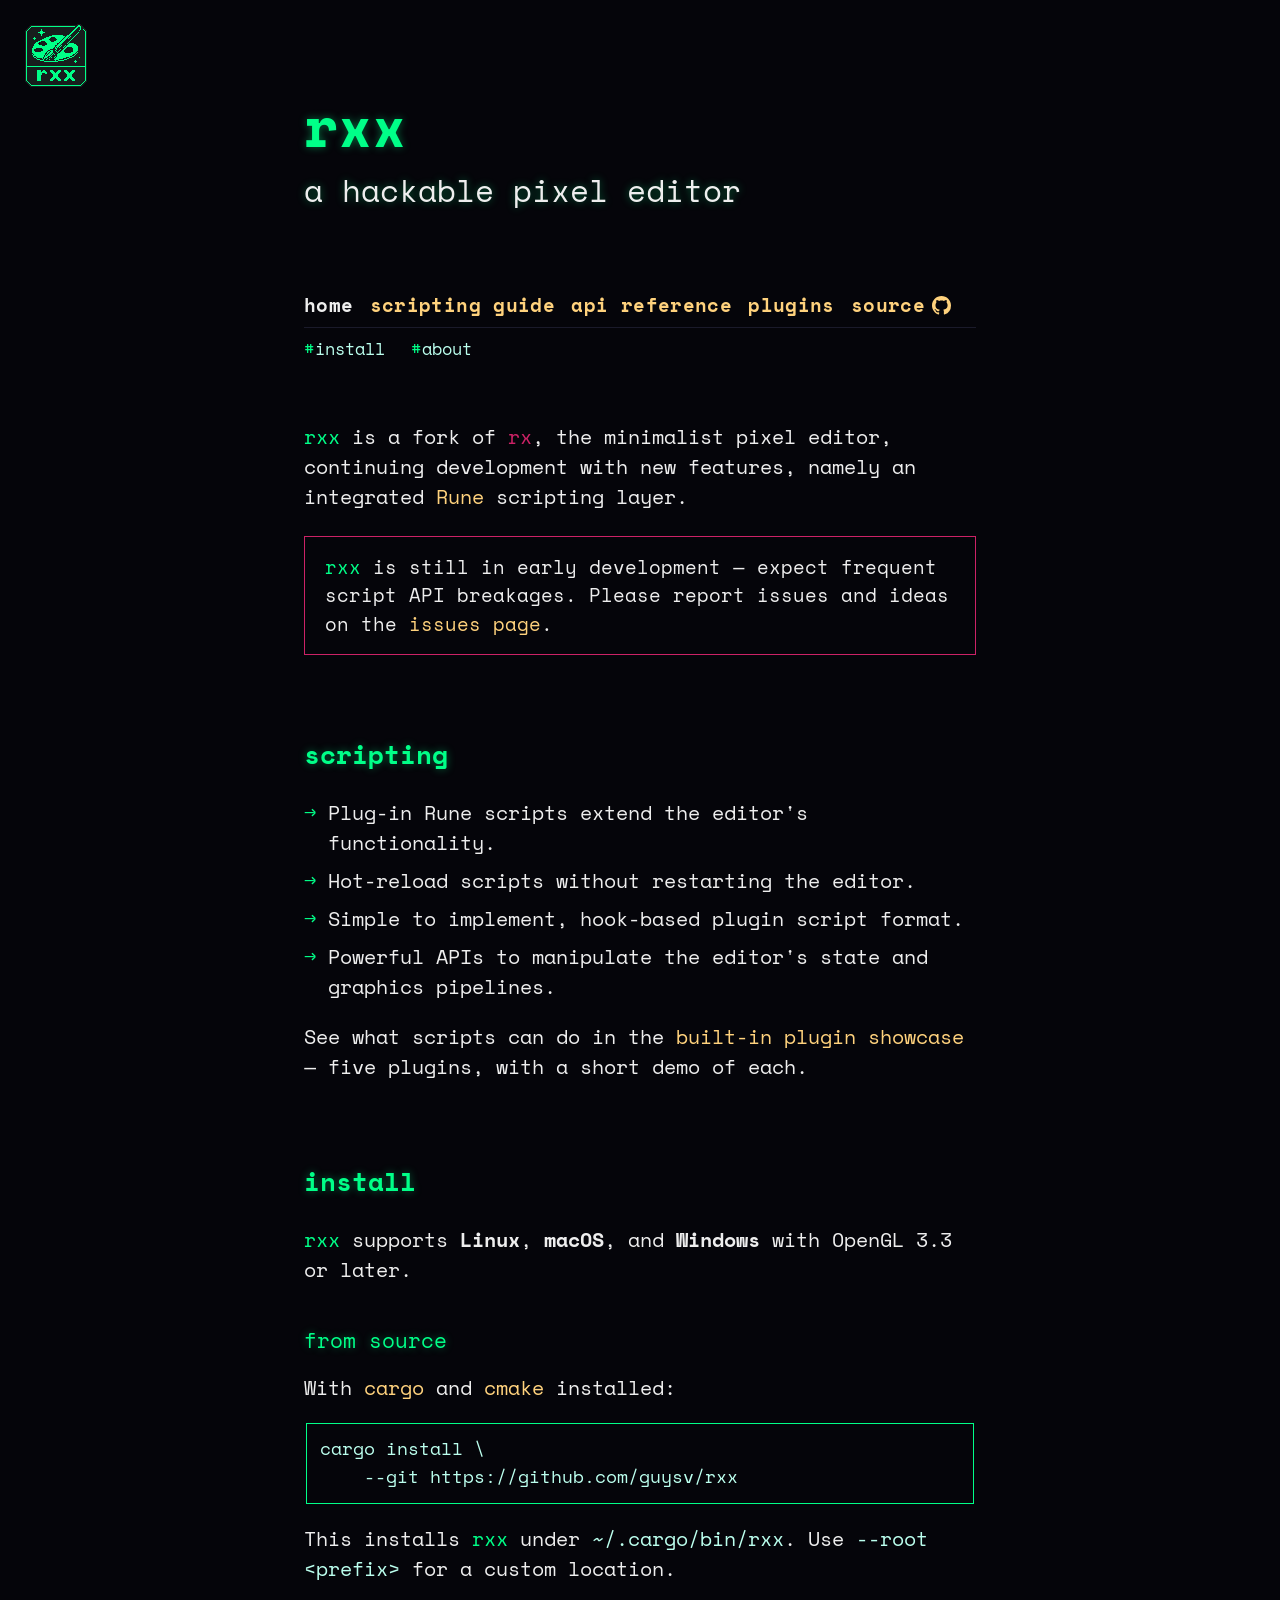
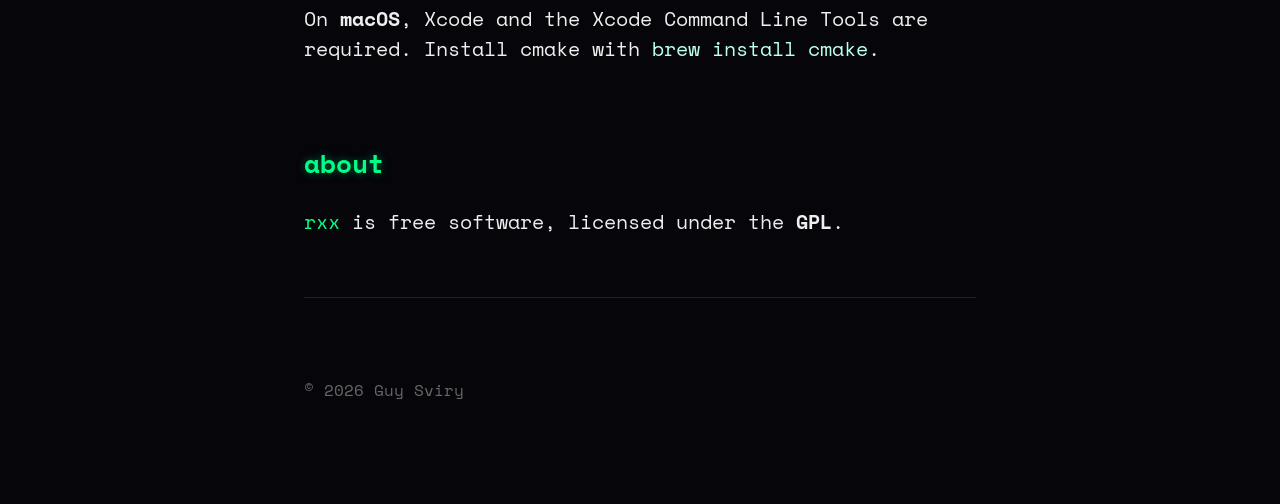
==== www/index.html @ 991d902f "site: add github mark to the nav "source" link Inline 16px octicon (currentColor) after the word on " ====
<!DOCTYPE html>
<html lang="en">
<head>
  <meta charset="utf-8">
  <meta name="viewport" content="width=device-width, initial-scale=1">
  <title>rxx — a pixel editor, reborn</title>
  <link rel="preconnect" href="https://fonts.googleapis.com">
  <link rel="preconnect" href="https://fonts.gstatic.com" crossorigin>
  <link href="https://fonts.googleapis.com/css2?family=Space+Mono:ital,wght@0,400;0,700;1,400&display=swap" rel="stylesheet">
  <link rel="stylesheet" href="style.css">
</head>
<body>

  <p class="logo">
    <a href="/"><img src="rxx.png" alt="rxx"></a>
  </p>

  <h1>
    <em class="rxx">rxx</em>
    <span class="subtitle">a hackable pixel editor</span>
  </h1>

  <p class="nav nav-pages">
    <a href="index.html" class="current">home</a>
    <a href="scripting.html">scripting guide</a>
    <a href="api-reference.html">API reference</a>
    <a href="plugins.html">plugins</a>
    <a href="https://github.com/guysv/rxx">source<svg class="gh" width="16" height="16" viewBox="0 0 16 16" aria-hidden="true"><path fill="currentColor" d="M8 0C3.58 0 0 3.58 0 8c0 3.54 2.29 6.53 5.47 7.59.4.07.55-.17.55-.38 0-.19-.01-.82-.01-1.49-2.01.37-2.53-.49-2.69-.94-.09-.23-.48-.94-.82-1.13-.28-.15-.68-.52-.01-.53.63-.01 1.08.58 1.23.82.72 1.21 1.87.87 2.33.66.07-.52.28-.87.51-1.07-1.78-.2-3.64-.89-3.64-3.95 0-.87.31-1.59.82-2.15-.08-.2-.36-1.02.08-2.12 0 0 .67-.21 2.2.82.64-.18 1.32-.27 2-.27.68 0 1.36.09 2 .27 1.53-1.04 2.2-.82 2.2-.82.44 1.1.16 1.92.08 2.12.51.56.82 1.27.82 2.15 0 3.07-1.87 3.75-3.65 3.95.29.25.54.73.54 1.48 0 1.07-.01 1.93-.01 2.2 0 .21.15.46.55.38A8.013 8.013 0 0 0 16 8c0-4.42-3.58-8-8-8z"/></svg></a>
  </p>
  <p class="nav nav-sections">
    <a href="#install">install</a>
    <a href="#about">about</a>
  </p>

  <p>
    <em class="rxx">rxx</em> is a fork of <a href="https://rx.cloudhead.io/"><em class="rx">rx</em></a>,
    the minimalist pixel editor, continuing development with new features, namely an integrated
    <a href="https://rune-rs.github.io/">Rune</a> scripting layer.
  </p>

  <div class="warning-box">
    <p>
      <em class="rxx">rxx</em> is still in early development — expect frequent script API breakages. Please report issues and ideas on the <a href="https://github.com/guysv/rxx/issues">issues page</a>.
    </p>
  </div>

  <h2><a href="scripting.html" style="color: inherit; text-decoration: none;">scripting</a></h2>

  <ul>
    <li>Plug-in Rune scripts extend the editor's functionality.</li>
    <li>Hot-reload scripts without restarting the editor.</li>
    <li>Simple to implement, hook-based plugin script format.</li>
    <li>Powerful APIs to manipulate the editor's state and graphics pipelines.</li>
  </ul>

  <p>See what scripts can do in the <a href="plugins.html">built-in plugin showcase</a> — five plugins, with a short demo of each.</p>

  <h2 id="install">install</h2>

  <p>
    <em class="rxx">rxx</em> supports <strong>Linux</strong>, <strong>macOS</strong>,
    and <strong>Windows</strong> with OpenGL 3.3 or later.
  </p>

  <h3>from source</h3>

  <p>
    With <a href="https://crates.io/install">cargo</a> and
    <a href="https://cmake.org/download/">cmake</a> installed:
  </p>

  <pre><code>cargo install \
    --git https://github.com/guysv/rxx</code></pre>

  <p>
    This installs <em class="rxx">rxx</em> under <code>~/.cargo/bin/rxx</code>.
    Use <code>--root &lt;prefix&gt;</code> for a custom location.
  </p>

  <p>
    On <strong>macOS</strong>, Xcode and the Xcode Command Line Tools are
    required. Install cmake with <code>brew install cmake</code>.
  </p>

  <h2 id="about">about</h2>

  <p>
    <em class="rxx">rxx</em> is free software, licensed under the <strong>GPL</strong>.
  </p>

  <hr>

  <div class="footer">
    <p>&copy; 2026 Guy Sviry</p>
  </div>

</body>
</html>
---- www/style.css ----
*, *::before, *::after {
  box-sizing: border-box;
  margin: 0;
  padding: 0;
}

::selection {
  background: #999;
}

body {
  color: #eee;
  background-color: #05050a;
  max-width: 720px;
  margin: 0 auto;
  padding: 48px 24px 90px;
  line-height: 1.5;
  font-size: 20px;
  font-family: 'Space Mono', Consolas, monospace;
}

a {
  color: #FFD27D;
  text-decoration: none;
}
a:hover {
  text-decoration: underline;
}
a:has(em.rx):hover {
  text-decoration-color: #CC2266;
}

.logo {
  margin-bottom: 24px;
}
.logo a {
  display: inline-block;
}
.logo img {
  display: block;
  max-width: 100%;
  height: auto;
  image-rendering: pixelated;
  image-rendering: -moz-crisp-edges;
  image-rendering: crisp-edges;
}

h1, h2, h3 {
  font-family: 'Space Mono', Consolas, monospace;
  font-weight: bold;
  color: #00FF88;
  text-shadow: 0 0 8px rgba(0, 255, 136, 0.4);
}

h1 {
  font-size: 2.8em;
  line-height: 1.3;
  margin-bottom: 80px;
}

em.rxx {
  color: #00FF88;
  font-style: normal;
}

em.rx {
  color: #CC2266;
  font-style: normal;
}

h2 {
  font-size: 1.3em;
  margin-top: 80px;
  margin-bottom: 24px;
}

h3 {
  font-size: 1.05em;
  font-weight: normal;
  margin-top: 40px;
  margin-bottom: 16px;
}

p {
  margin-bottom: 1em;
}

.subtitle {
  font-size: 0.55em;
  display: block;
  color: #eee;
  margin-top: 8px;
  font-weight: normal;
}

.nav {
  margin-bottom: 60px;
  font-size: 0.95em;
}
.nav-pages {
  /* flex row: no inter-link whitespace or trailing margin eating width, so
     five links + the github mark fit the 672px column on one line */
  display: flex;
  flex-wrap: wrap;
  gap: 4px 16px;
  margin-bottom: 8px;
  padding-bottom: 8px;
  border-bottom: 1px solid #1a1a2a;
  font-weight: bold;
  text-transform: lowercase;
  letter-spacing: 0.02em;
}
.nav-sections {
  font-size: 0.85em;
}
.nav a {
  margin-right: 16px;
  white-space: nowrap;
}
.nav-pages a {
  margin-right: 0;
}
.gh {
  width: 1em;
  height: 1em;
  vertical-align: -0.15em;
  margin-left: 0.35em;
}
.nav-sections a {
  color: #BBFFEE;
}
.nav-sections a::before {
  content: "#";
  color: #00FF88;
  margin-right: 1px;
}
.nav a.current {
  color: #eee;
}
.nav a.current:hover {
  text-decoration: none;
  cursor: default;
}

/* wide screens: the logo and the doc-page section index both float in the
   left gutter. below 1100px they collapse together into the document flow —
   logo at page top, sections as the inline header row — before the gutter
   gets too tight to hold them. */
@media (min-width: 1100px) {
  body {
    padding-top: 90px;
  }
  .logo {
    position: fixed;
    top: 24px;
    left: 24px;
    z-index: 10;
    margin-bottom: 0;
  }
  .nav-toc {
    position: fixed;
    top: 336px;
    /* right edge tracks the content column (24px gap), so the index sticks
       to the text on very wide screens instead of centering in the gutter */
    right: calc(50% + 360px + 24px);
    width: calc((100vw - 720px) / 2 - 32px);
    max-width: 220px;
    margin: 0;
    padding: 0;
    font-size: 0.8em;
    line-height: 1.9;
    text-align: right;
  }
  .nav-toc a {
    display: block;
    margin-right: 0;
    white-space: normal;
  }
}

code {
  color: #BBFFEE;
  font-family: 'Space Mono', Consolas, monospace;
}

pre {
  margin: 20px 2px 20px 2px;
  padding: 0.7em;
  line-height: 1.4;
  font-size: 0.9em;
  overflow-x: auto;
  border: 1px solid #00FF88;
}

.video-caption {
  margin: 1em 0 0.4em 0;
}

.video-frame {
  margin: 20px 2px 20px 2px;
  padding: 0.7em;
  border: 1px solid #00FF88;
  display: block;
  overflow: hidden;
}

.video-frame video {
  display: block;
  width: 100%;
  height: auto;
}

pre code {
  color: #BBFFEE;
}

/* basic syntax highlighting for code blocks */
pre code .hl-c { color: #00FF88; font-style: italic; }   /* comment */
pre code .hl-k { color: #c586c0; }                      /* keyword */
pre code .hl-f { color: #dcdcaa; }                      /* function */
pre code .hl-s { color: #ce9178; }                      /* string */
pre code .hl-n { color: #b5cea8; }                      /* number */

ul {
  list-style: none;
  padding-left: 24px;
  margin-bottom: 1em;
}

ul li {
  position: relative;
  margin-bottom: 0.4em;
}

ul li::before {
  content: '\2192';
  color: #00FF88;
  position: absolute;
  margin-left: -24px;
}

li > strong:first-child {
  color: #BBFFEE;
}

blockquote {
  border: 1px solid #00FF88;
  box-shadow: 0 0 6px rgba(0, 255, 136, 0.2);
  font-size: 0.9em;
  padding: 16px;
  margin: 24px 0;
}

blockquote p:last-child {
  margin-bottom: 0;
}

.warning-box {
  border: 1px solid #CC2266;
  padding: 16px 20px;
  margin: 24px 0;
  font-size: 0.95em;
}
.warning-box p:last-child {
  margin-bottom: 0;
}
.warning-box a {
  color: #FFD27D;
}

hr {
  border: none;
  border-top: 1px solid #222;
  margin: 60px 0;
}

.footer {
  margin-top: 80px;
  color: #666;
  font-size: 0.8em;
}
.footer a {
  color: #888;
}

table {
  width: 100%;
  border-collapse: collapse;
  margin: 20px 0;
  font-size: 0.85em;
}

th, td {
  text-align: left;
  padding: 8px 12px;
  border-bottom: 1px solid #222;
}

th {
  color: #00FF88;
  font-weight: bold;
}

td code {
  font-size: 0.95em;
}

.comment { color: #666; }
.keyword { color: #CC2266; }
.string { color: #FFEEBB; }
.fn-name { color: #00FF88; }
.number { color: #FF8844; }

@media (max-width: 720px) {
  body {
    font-size: 16px;
    padding: 40px 28px 90px;
  }
  h1 {
    font-size: 2.2em;
    margin-bottom: 40px;
  }
  h2 {
    margin-top: 40px;
  }
}

/* Plugin showcase: the same narrow column, palette and square borders. */
.plugin-intro { color: #BBFFEE; }
.plugin-gallery { display: grid; gap: 40px; margin-top: 48px; }
.plugin-card {
  min-width: 0;
  scroll-margin-top: 24px;
}
.plugin-card h2 { margin: 0 0 16px; }
.plugin-separator { margin: 0; border-top: 1px dashed #00FF88; }
.plugin-tagline { color: #eee; }
.plugin-card figure { margin: 24px 0; }
.plugin-card figcaption { font-size: 0.75em; color: #b3b3c2; }
.plugin-card > p:not(.plugin-tagline) { font-size: 0.85em; }
.plugin-card pre { border-color: #263e36; margin: 20px 0; font-size: 0.75em; }
.plugin-source, .plugin-note { font-size: 0.8em; }
a:focus-visible, video:focus-visible { outline: 2px solid #FFD27D; outline-offset: 5px; }
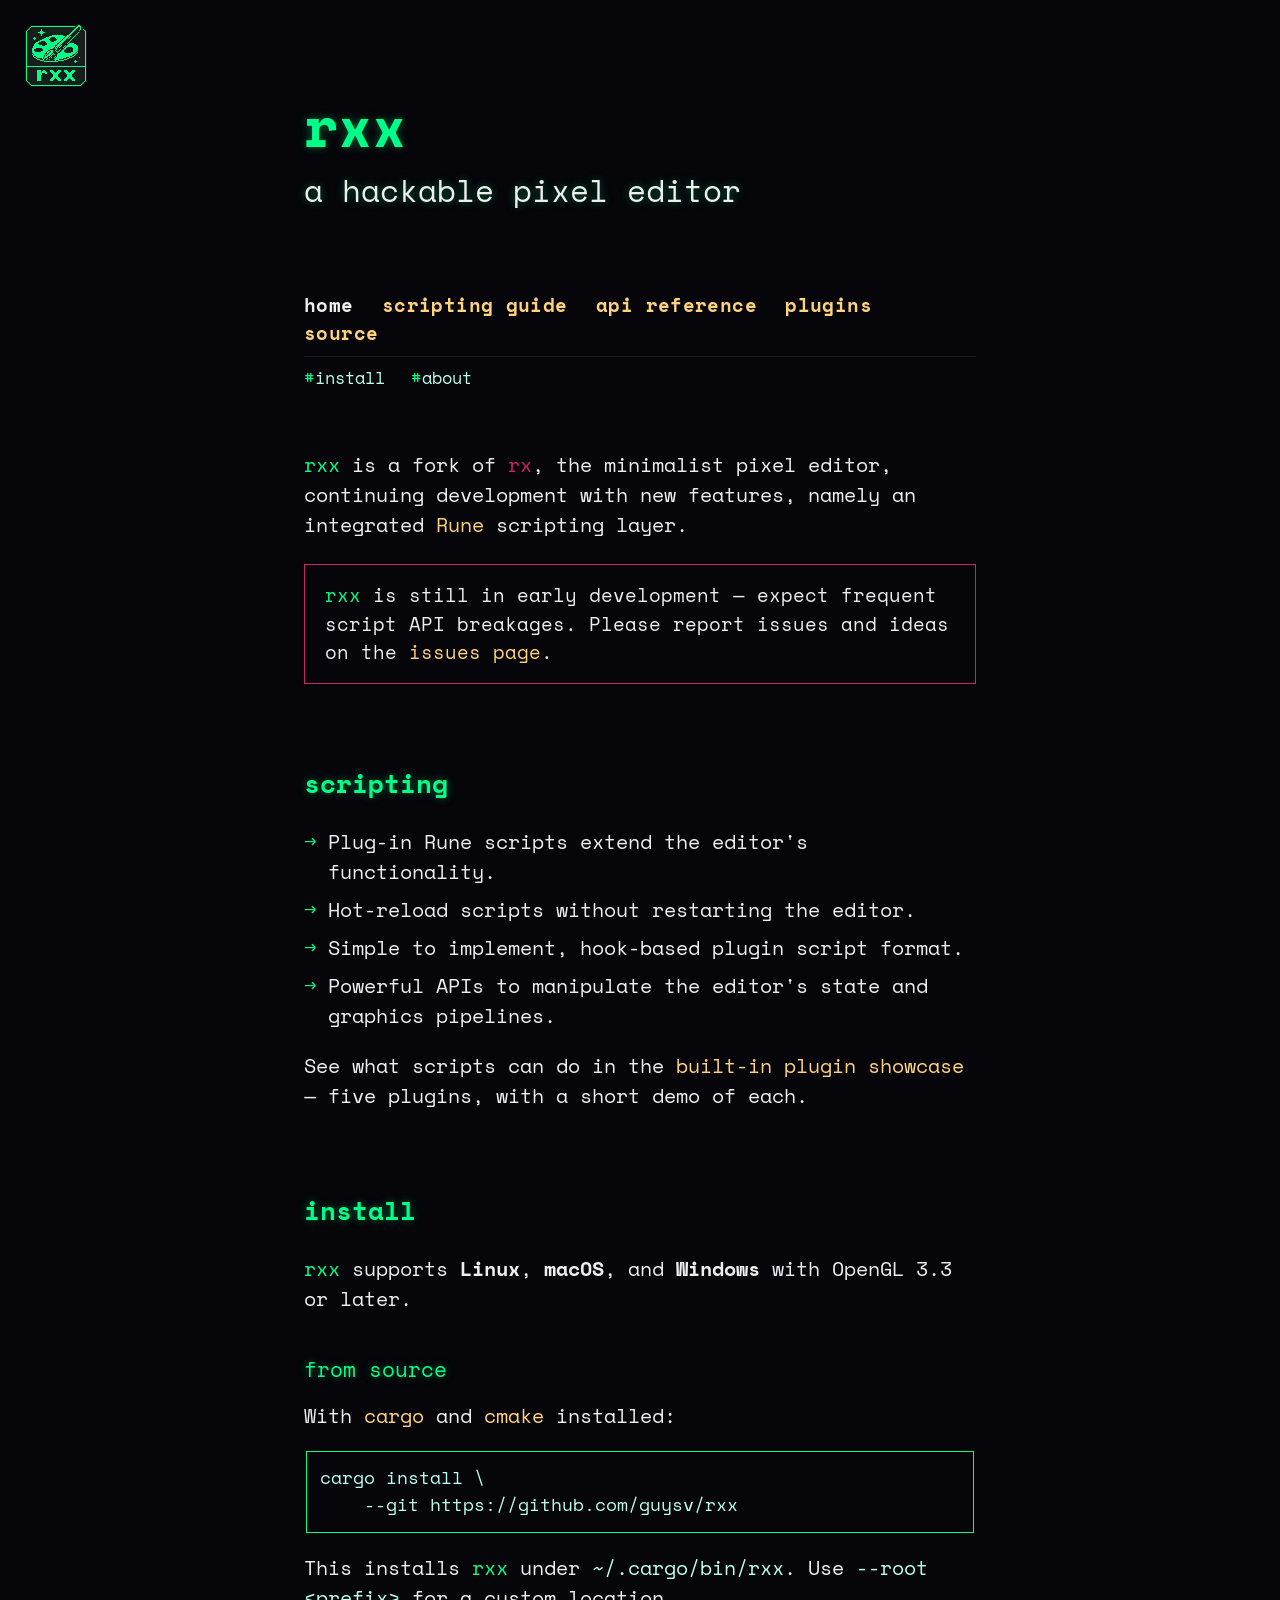
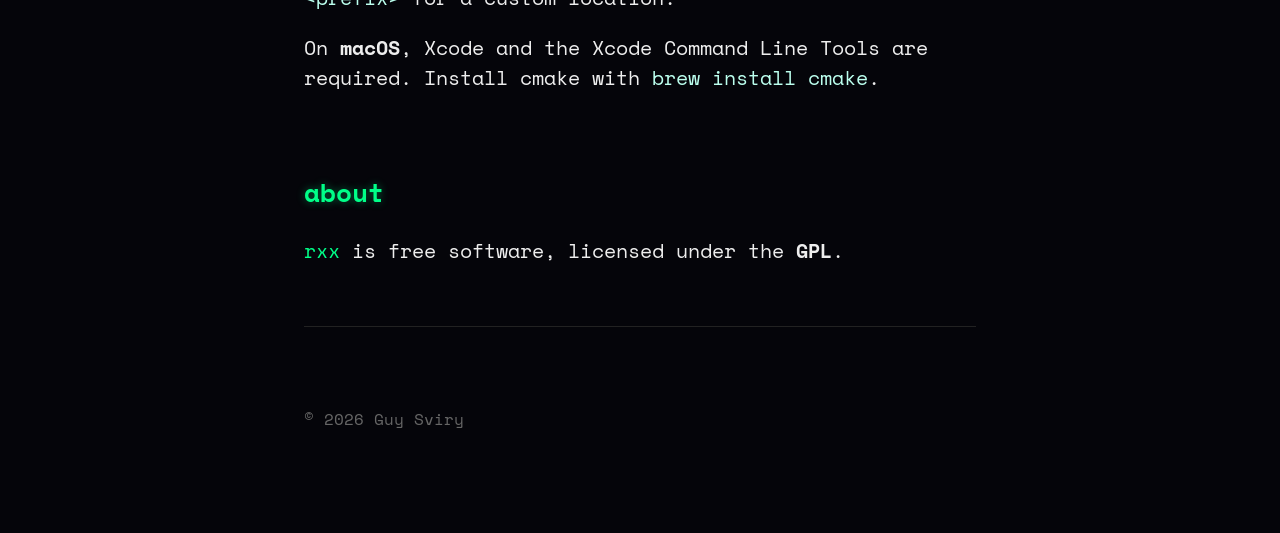
==== commit fc78752a: "Add built-in plugin showcase with replay demos" ====
--- a/www/index.html
+++ b/www/index.html
@@ -25,7 +25,7 @@
     <a href="scripting.html">scripting guide</a>
     <a href="api-reference.html">API reference</a>
     <a href="plugins.html">plugins</a>
-    <a href="https://github.com/guysv/rxx">source<svg class="gh" width="16" height="16" viewBox="0 0 16 16" aria-hidden="true"><path fill="currentColor" d="M8 0C3.58 0 0 3.58 0 8c0 3.54 2.29 6.53 5.47 7.59.4.07.55-.17.55-.38 0-.19-.01-.82-.01-1.49-2.01.37-2.53-.49-2.69-.94-.09-.23-.48-.94-.82-1.13-.28-.15-.68-.52-.01-.53.63-.01 1.08.58 1.23.82.72 1.21 1.87.87 2.33.66.07-.52.28-.87.51-1.07-1.78-.2-3.64-.89-3.64-3.95 0-.87.31-1.59.82-2.15-.08-.2-.36-1.02.08-2.12 0 0 .67-.21 2.2.82.64-.18 1.32-.27 2-.27.68 0 1.36.09 2 .27 1.53-1.04 2.2-.82 2.2-.82.44 1.1.16 1.92.08 2.12.51.56.82 1.27.82 2.15 0 3.07-1.87 3.75-3.65 3.95.29.25.54.73.54 1.48 0 1.07-.01 1.93-.01 2.2 0 .21.15.46.55.38A8.013 8.013 0 0 0 16 8c0-4.42-3.58-8-8-8z"/></svg></a>
+    <a href="https://github.com/guysv/rxx">source</a>
   </p>
   <p class="nav nav-sections">
     <a href="#install">install</a>
--- a/www/style.css
+++ b/www/style.css
@@ -98,11 +98,6 @@
   font-size: 0.95em;
 }
 .nav-pages {
-  /* flex row: no inter-link whitespace or trailing margin eating width, so
-     five links + the github mark fit the 672px column on one line */
-  display: flex;
-  flex-wrap: wrap;
-  gap: 4px 16px;
   margin-bottom: 8px;
   padding-bottom: 8px;
   border-bottom: 1px solid #1a1a2a;
@@ -116,15 +111,6 @@
 .nav a {
   margin-right: 16px;
   white-space: nowrap;
-}
-.nav-pages a {
-  margin-right: 0;
-}
-.gh {
-  width: 1em;
-  height: 1em;
-  vertical-align: -0.15em;
-  margin-left: 0.35em;
 }
 .nav-sections a {
   color: #BBFFEE;
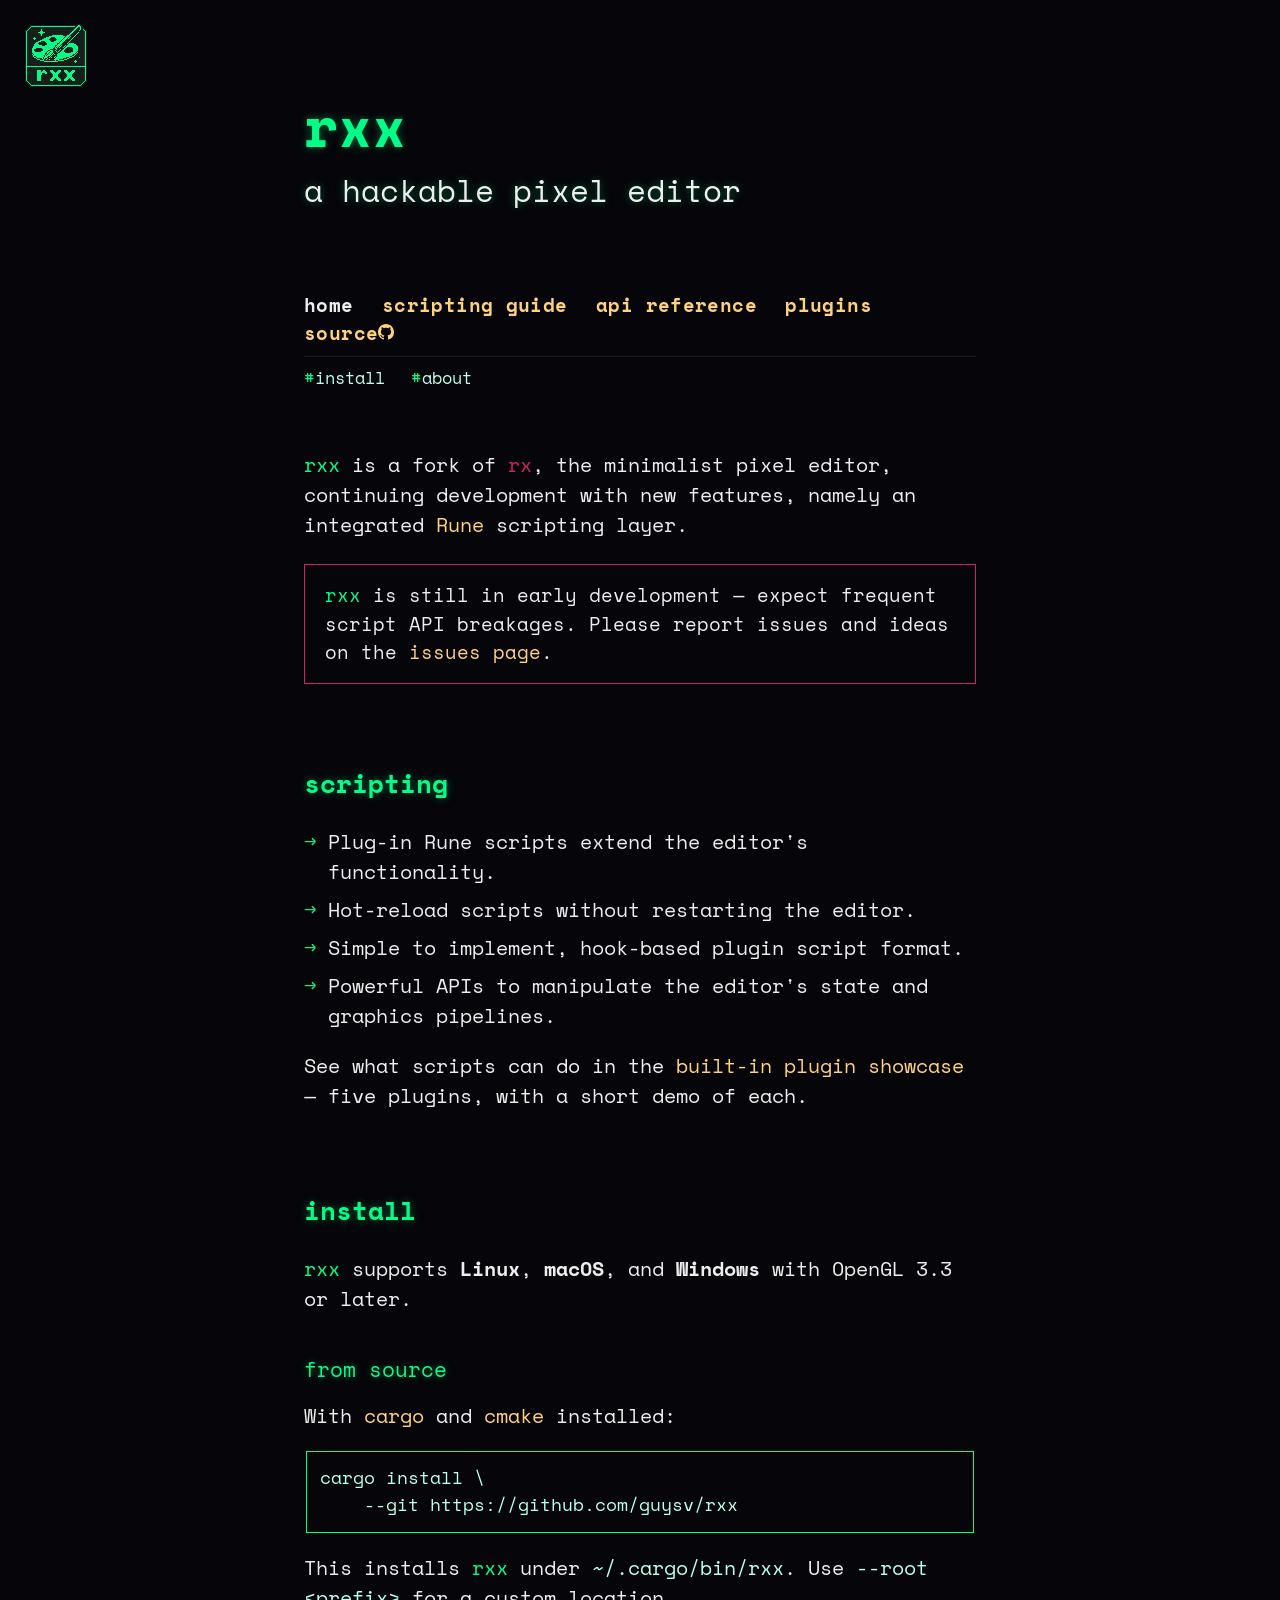
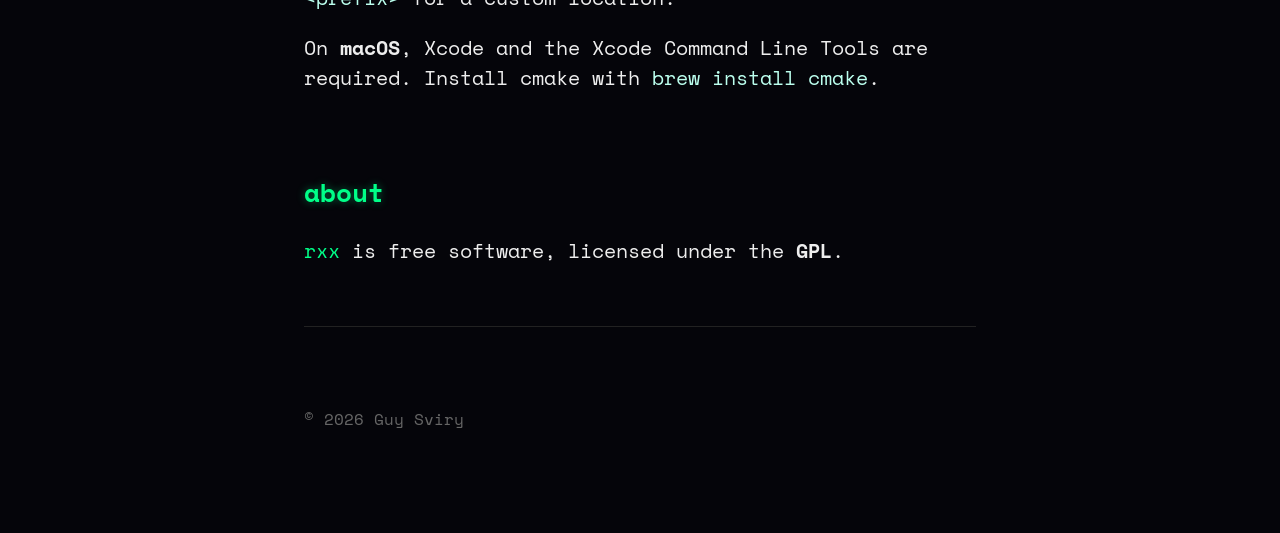
==== commit b8cc2cd0: "Add project logo favicons across the site" ====
--- a/www/index.html
+++ b/www/index.html
@@ -4,6 +4,10 @@
   <meta charset="utf-8">
   <meta name="viewport" content="width=device-width, initial-scale=1">
   <title>rxx — a pixel editor, reborn</title>
+  <link rel="icon" href="favicon.ico" sizes="16x16 32x32 48x48">
+  <link rel="icon" type="image/png" sizes="16x16" href="favicon-16x16.png">
+  <link rel="icon" type="image/png" sizes="32x32" href="favicon-32x32.png">
+  <link rel="icon" type="image/png" sizes="48x48" href="favicon-48x48.png">
   <link rel="preconnect" href="https://fonts.googleapis.com">
   <link rel="preconnect" href="https://fonts.gstatic.com" crossorigin>
   <link href="https://fonts.googleapis.com/css2?family=Space+Mono:ital,wght@0,400;0,700;1,400&display=swap" rel="stylesheet">
@@ -25,7 +29,7 @@
     <a href="scripting.html">scripting guide</a>
     <a href="api-reference.html">API reference</a>
     <a href="plugins.html">plugins</a>
-    <a href="https://github.com/guysv/rxx">source</a>
+    <a href="https://github.com/guysv/rxx">source<svg class="gh" width="16" height="16" viewBox="0 0 16 16" aria-hidden="true"><path fill="currentColor" d="M8 0C3.58 0 0 3.58 0 8c0 3.54 2.29 6.53 5.47 7.59.4.07.55-.17.55-.38 0-.19-.01-.82-.01-1.49-2.01.37-2.53-.49-2.69-.94-.09-.23-.48-.94-.82-1.13-.28-.15-.68-.52-.01-.53.63-.01 1.08.58 1.23.82.72 1.21 1.87.87 2.33.66.07-.52.28-.87.51-1.07-1.78-.2-3.64-.89-3.64-3.95 0-.87.31-1.59.82-2.15-.08-.2-.36-1.02.08-2.12 0 0 .67-.21 2.2.82.64-.18 1.32-.27 2-.27.68 0 1.36.09 2 .27 1.53-1.04 2.2-.82 2.2-.82.44 1.1.16 1.92.08 2.12.51.56.82 1.27.82 2.15 0 3.07-1.87 3.75-3.65 3.95.29.25.54.73.54 1.48 0 1.07-.01 1.93-.01 2.2 0 .21.15.46.55.38A8.013 8.013 0 0 0 16 8c0-4.42-3.58-8-8-8z"/></svg></a>
   </p>
   <p class="nav nav-sections">
     <a href="#install">install</a>
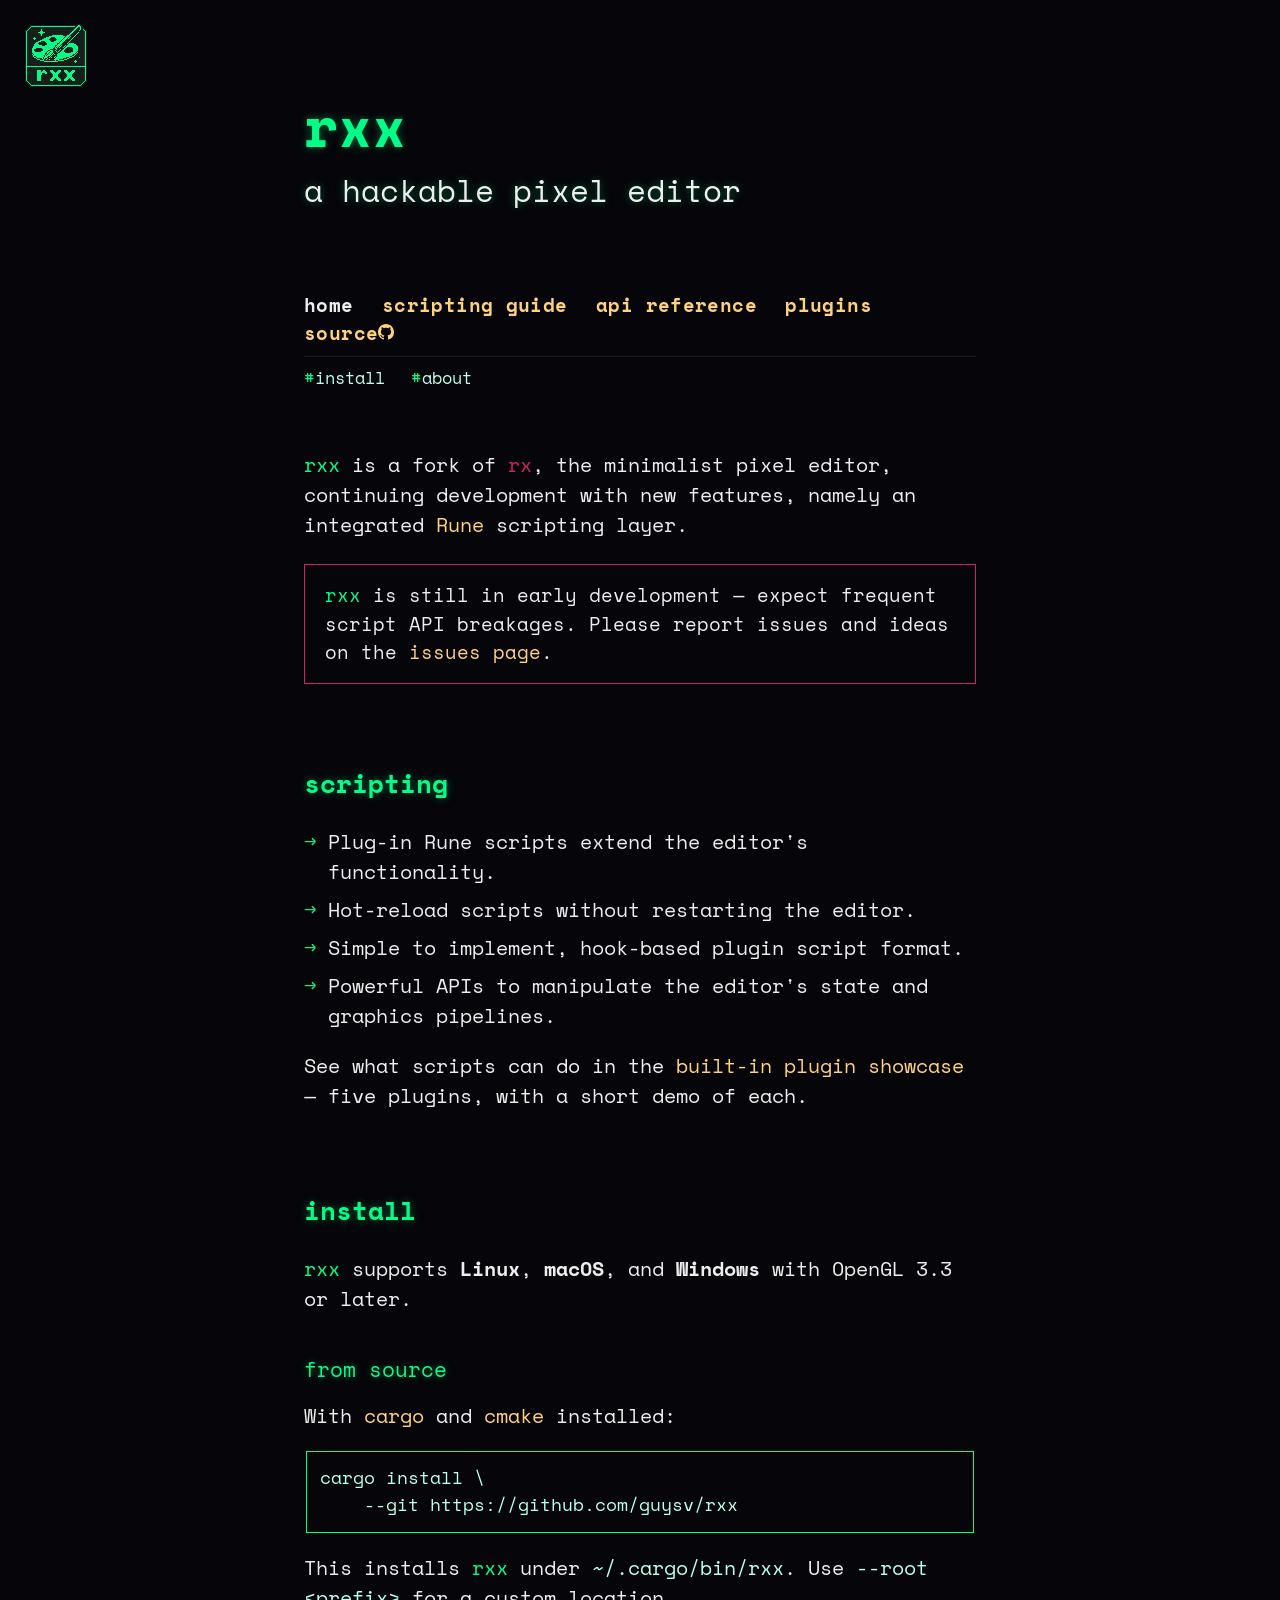
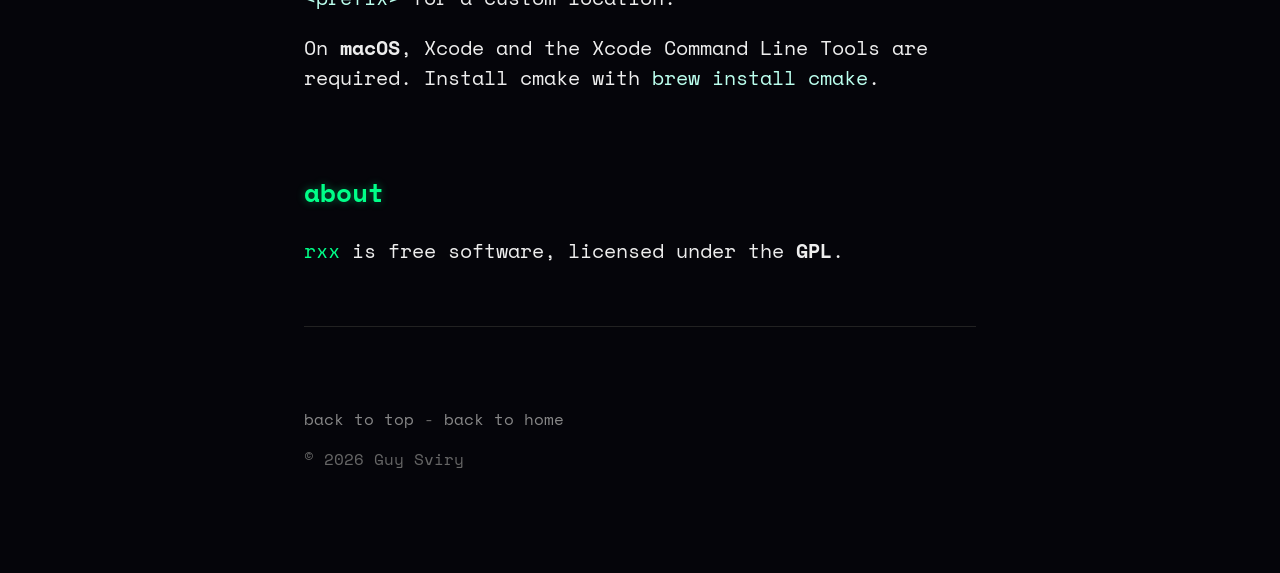
==== commit 61b1d6cf: "Use CSS-first API contents navigation and add footer links" ====
--- a/www/index.html
+++ b/www/index.html
@@ -13,7 +13,7 @@
   <link href="https://fonts.googleapis.com/css2?family=Space+Mono:ital,wght@0,400;0,700;1,400&display=swap" rel="stylesheet">
   <link rel="stylesheet" href="style.css">
 </head>
-<body>
+<body id="top">
 
   <p class="logo">
     <a href="/"><img src="rxx.png" alt="rxx"></a>
@@ -95,6 +95,7 @@
   <hr>
 
   <div class="footer">
+    <p><a href="#top">back to top</a> - <a href="index.html">back to home</a></p>
     <p>&copy; 2026 Guy Sviry</p>
   </div>
 
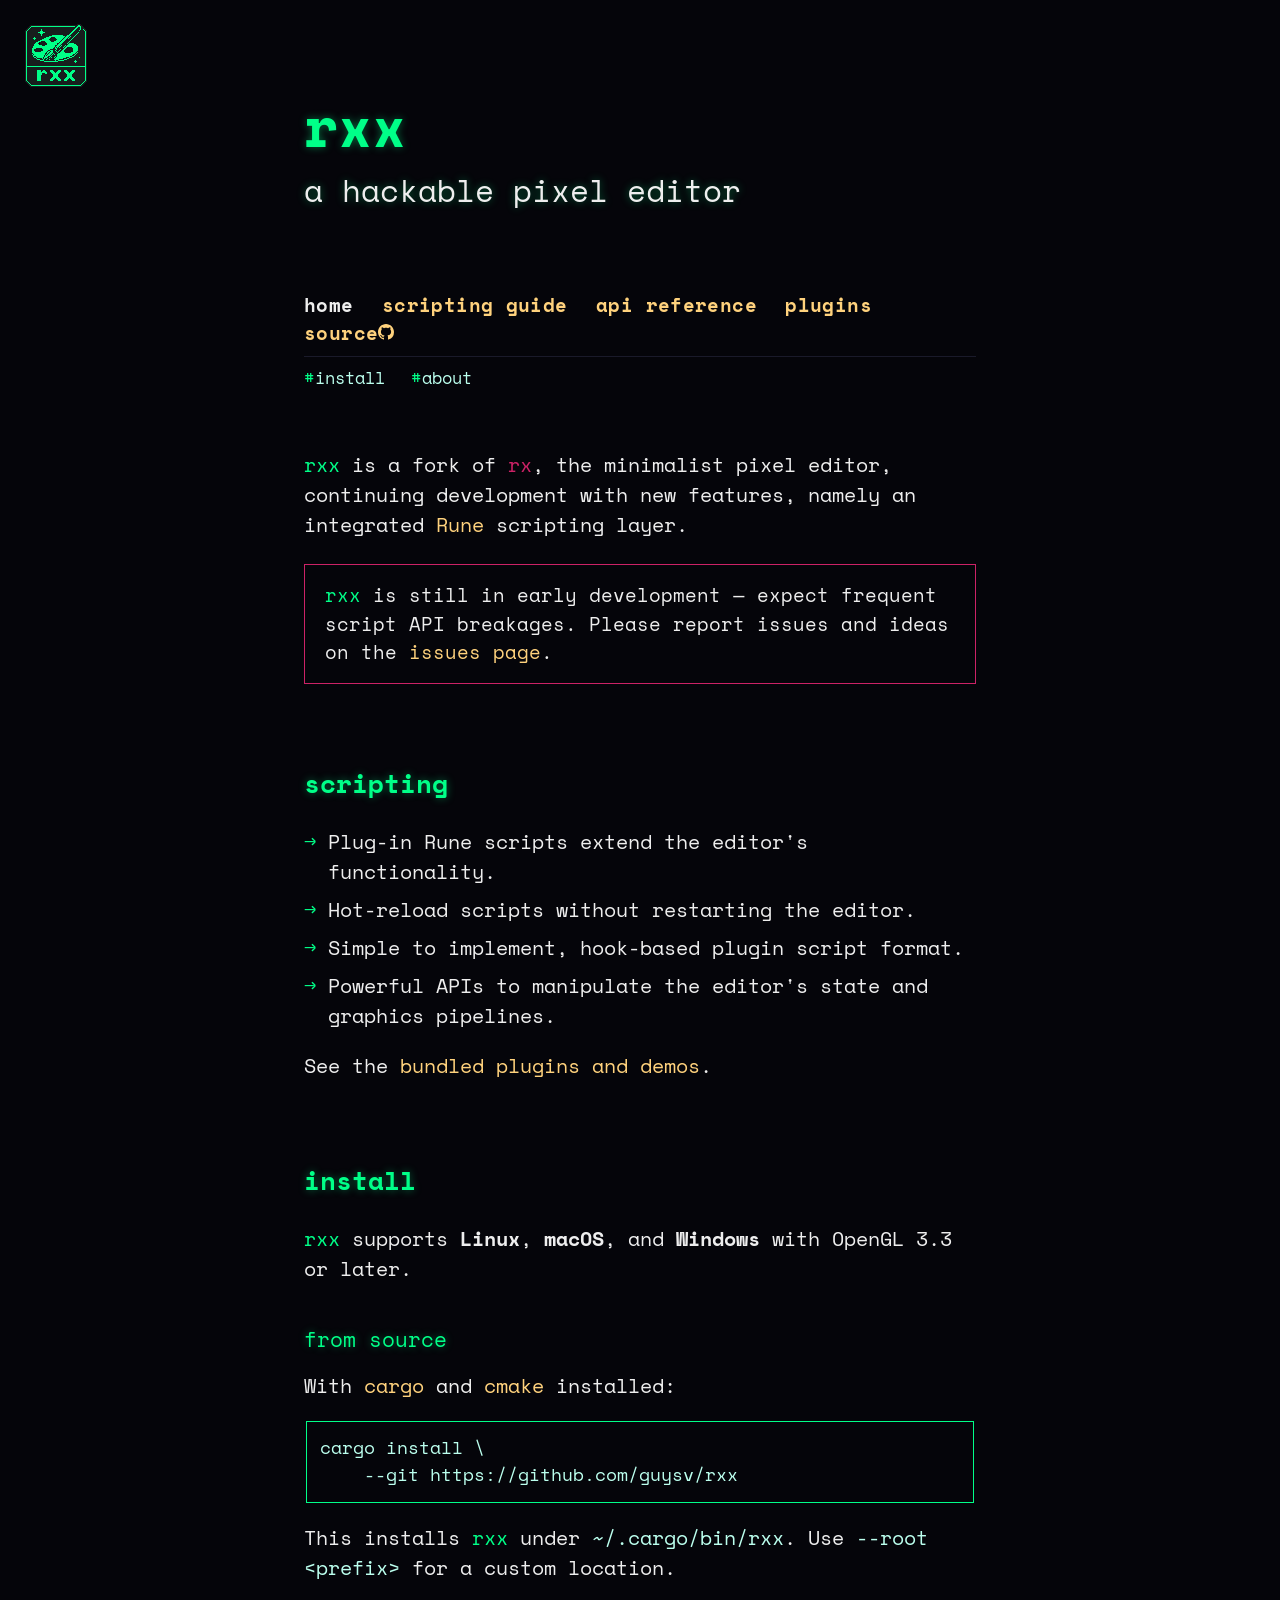
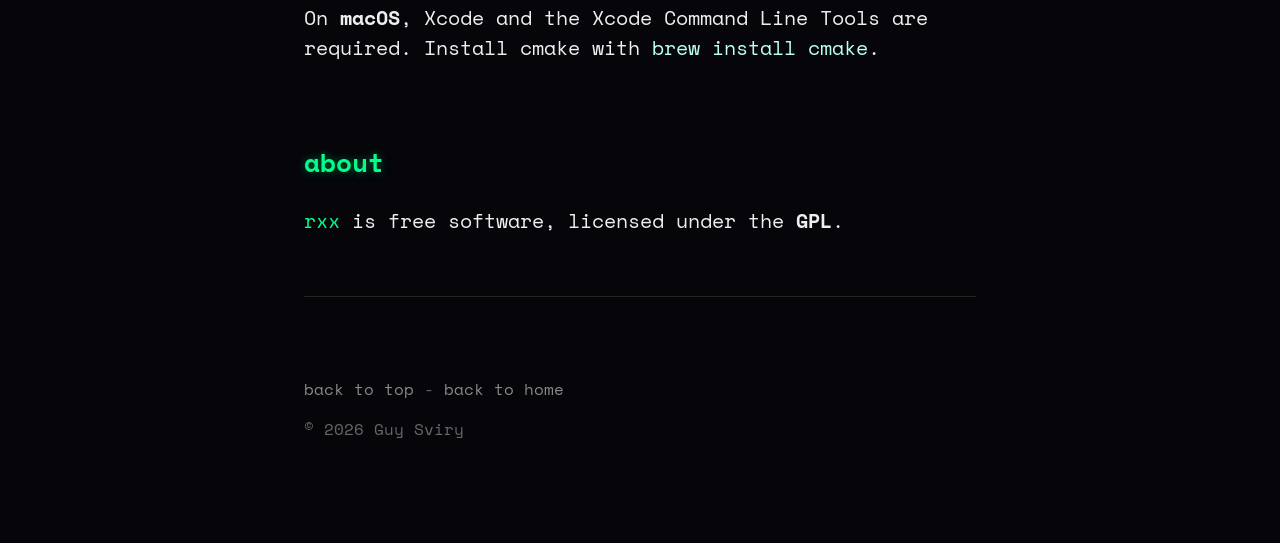
==== commit 8dee1c36: "Simplify plugin copy and refine API reference interactions" ====
--- a/www/index.html
+++ b/www/index.html
@@ -57,7 +57,7 @@
     <li>Powerful APIs to manipulate the editor's state and graphics pipelines.</li>
   </ul>
 
-  <p>See what scripts can do in the <a href="plugins.html">built-in plugin showcase</a> — five plugins, with a short demo of each.</p>
+  <p>See the <a href="plugins.html">bundled plugins and demos</a>.</p>
 
   <h2 id="install">install</h2>
 
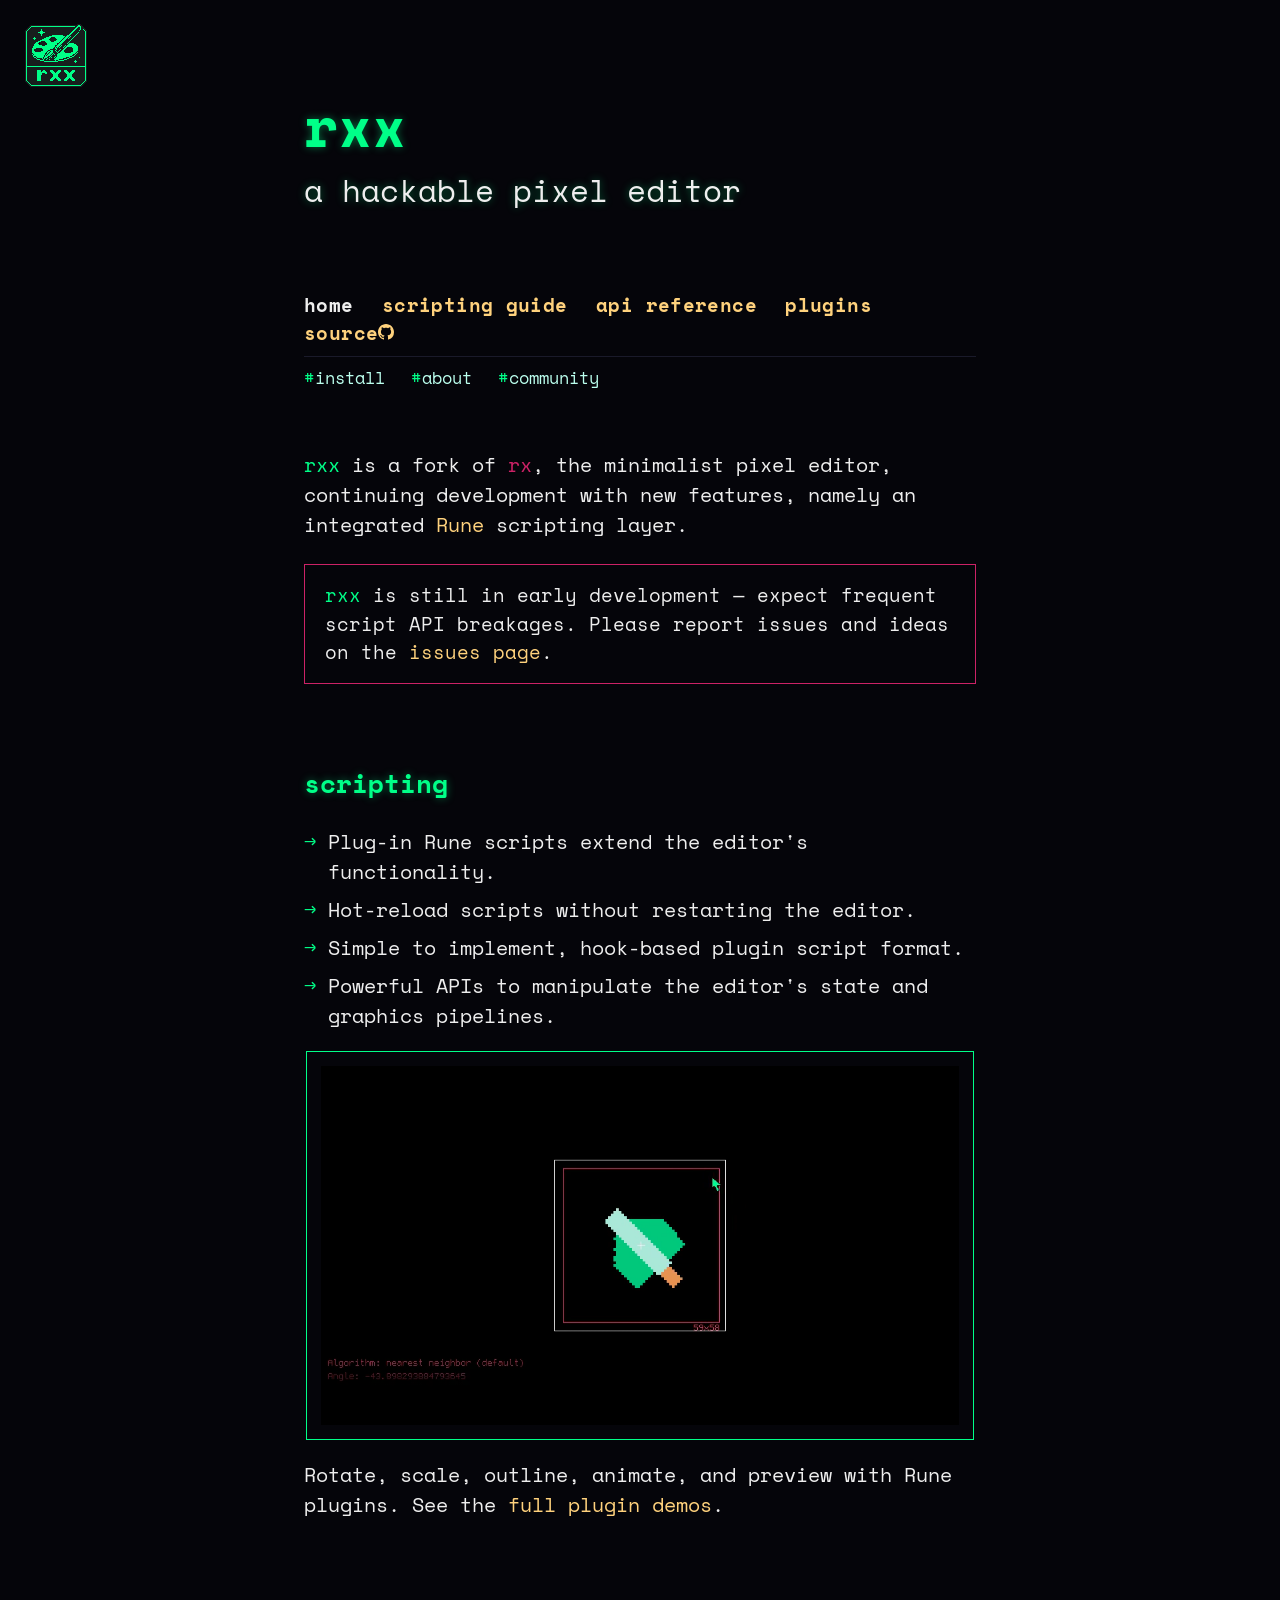
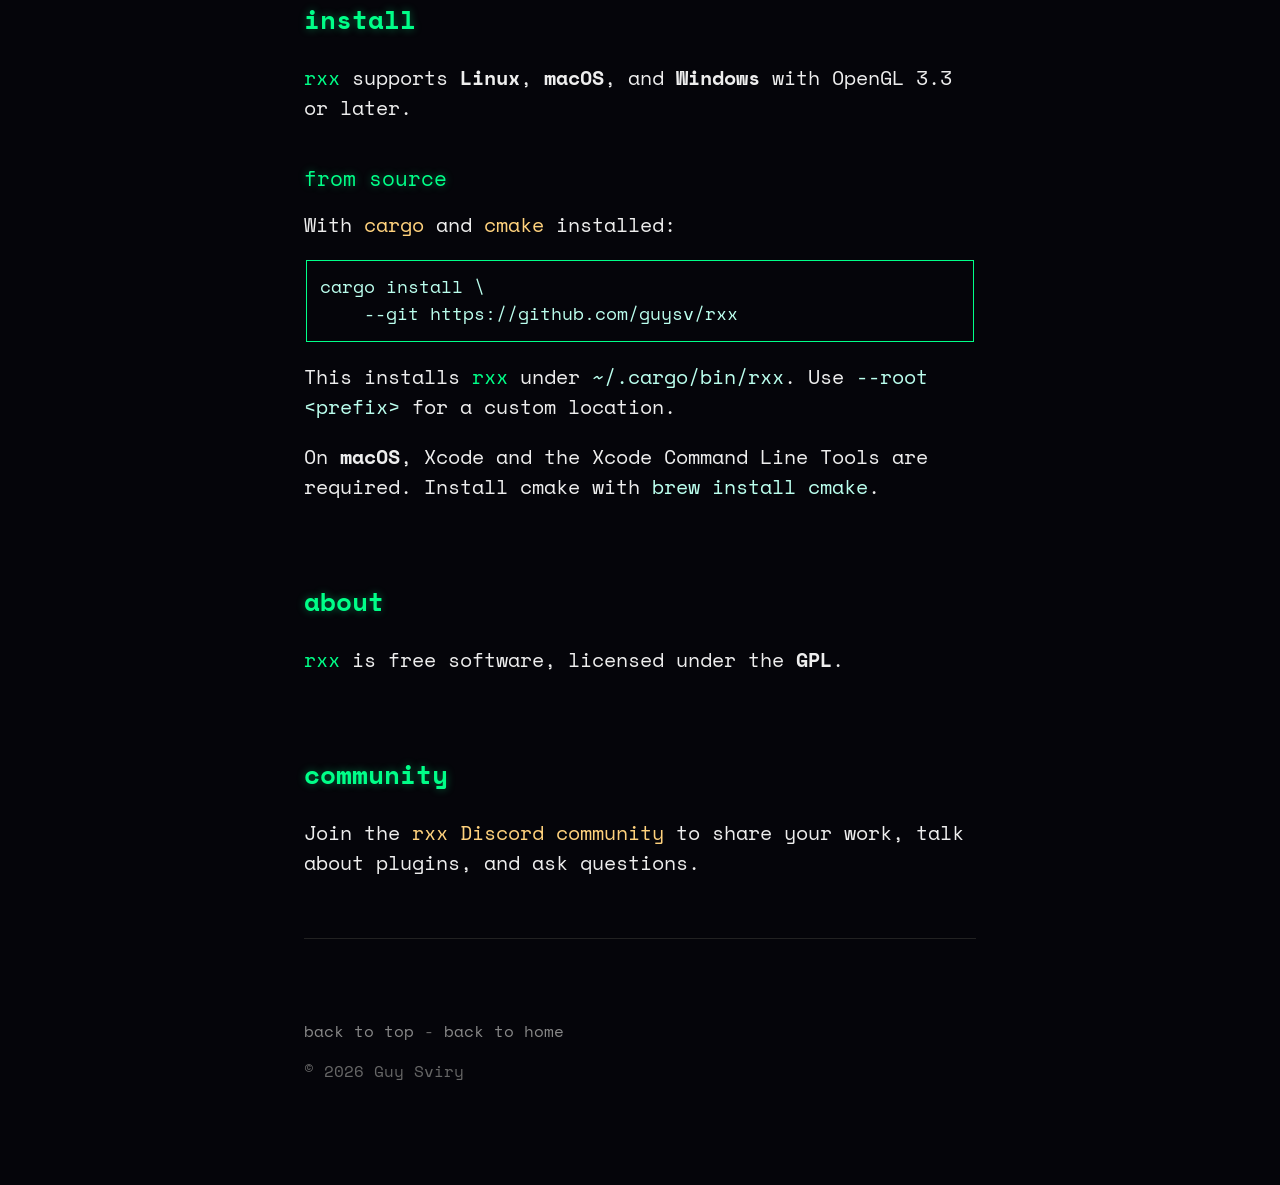
==== commit 392467e8: "Add homepage plugin highlights and Discord community" ====
--- a/www/index.html
+++ b/www/index.html
@@ -34,6 +34,7 @@
   <p class="nav nav-sections">
     <a href="#install">install</a>
     <a href="#about">about</a>
+    <a href="#community">community</a>
   </p>
 
   <p>
@@ -57,7 +58,16 @@
     <li>Powerful APIs to manipulate the editor's state and graphics pipelines.</li>
   </ul>
 
-  <p>See the <a href="plugins.html">bundled plugins and demos</a>.</p>
+  <figure>
+    <div class="video-frame">
+      <video controls muted loop playsinline preload="none" poster="media/plugin-highlights.png?v=1" width="960" height="540" aria-label="Plugin highlights" aria-describedby="plugin-highlights-caption">
+        <source src="media/plugin-highlights.mp4?v=1" type="video/mp4">
+        <track kind="captions" src="media/plugin-highlights.vtt?v=1" srclang="en" label="Feature names" default>
+        <a href="media/plugin-highlights.mp4?v=1">Download the plugin highlight reel</a>.
+      </video>
+    </div>
+    <figcaption id="plugin-highlights-caption">Rotate, scale, outline, animate, and preview with Rune plugins. See the <a href="plugins.html">full plugin demos</a>.</figcaption>
+  </figure>
 
   <h2 id="install">install</h2>
 
@@ -92,6 +102,10 @@
     <em class="rxx">rxx</em> is free software, licensed under the <strong>GPL</strong>.
   </p>
 
+  <h2 id="community">community</h2>
+
+  <p>Join the <a href="https://discord.gg/NhX5GQEgr5">rxx Discord community</a> to share your work, talk about plugins, and ask questions.</p>
+
   <hr>
 
   <div class="footer">
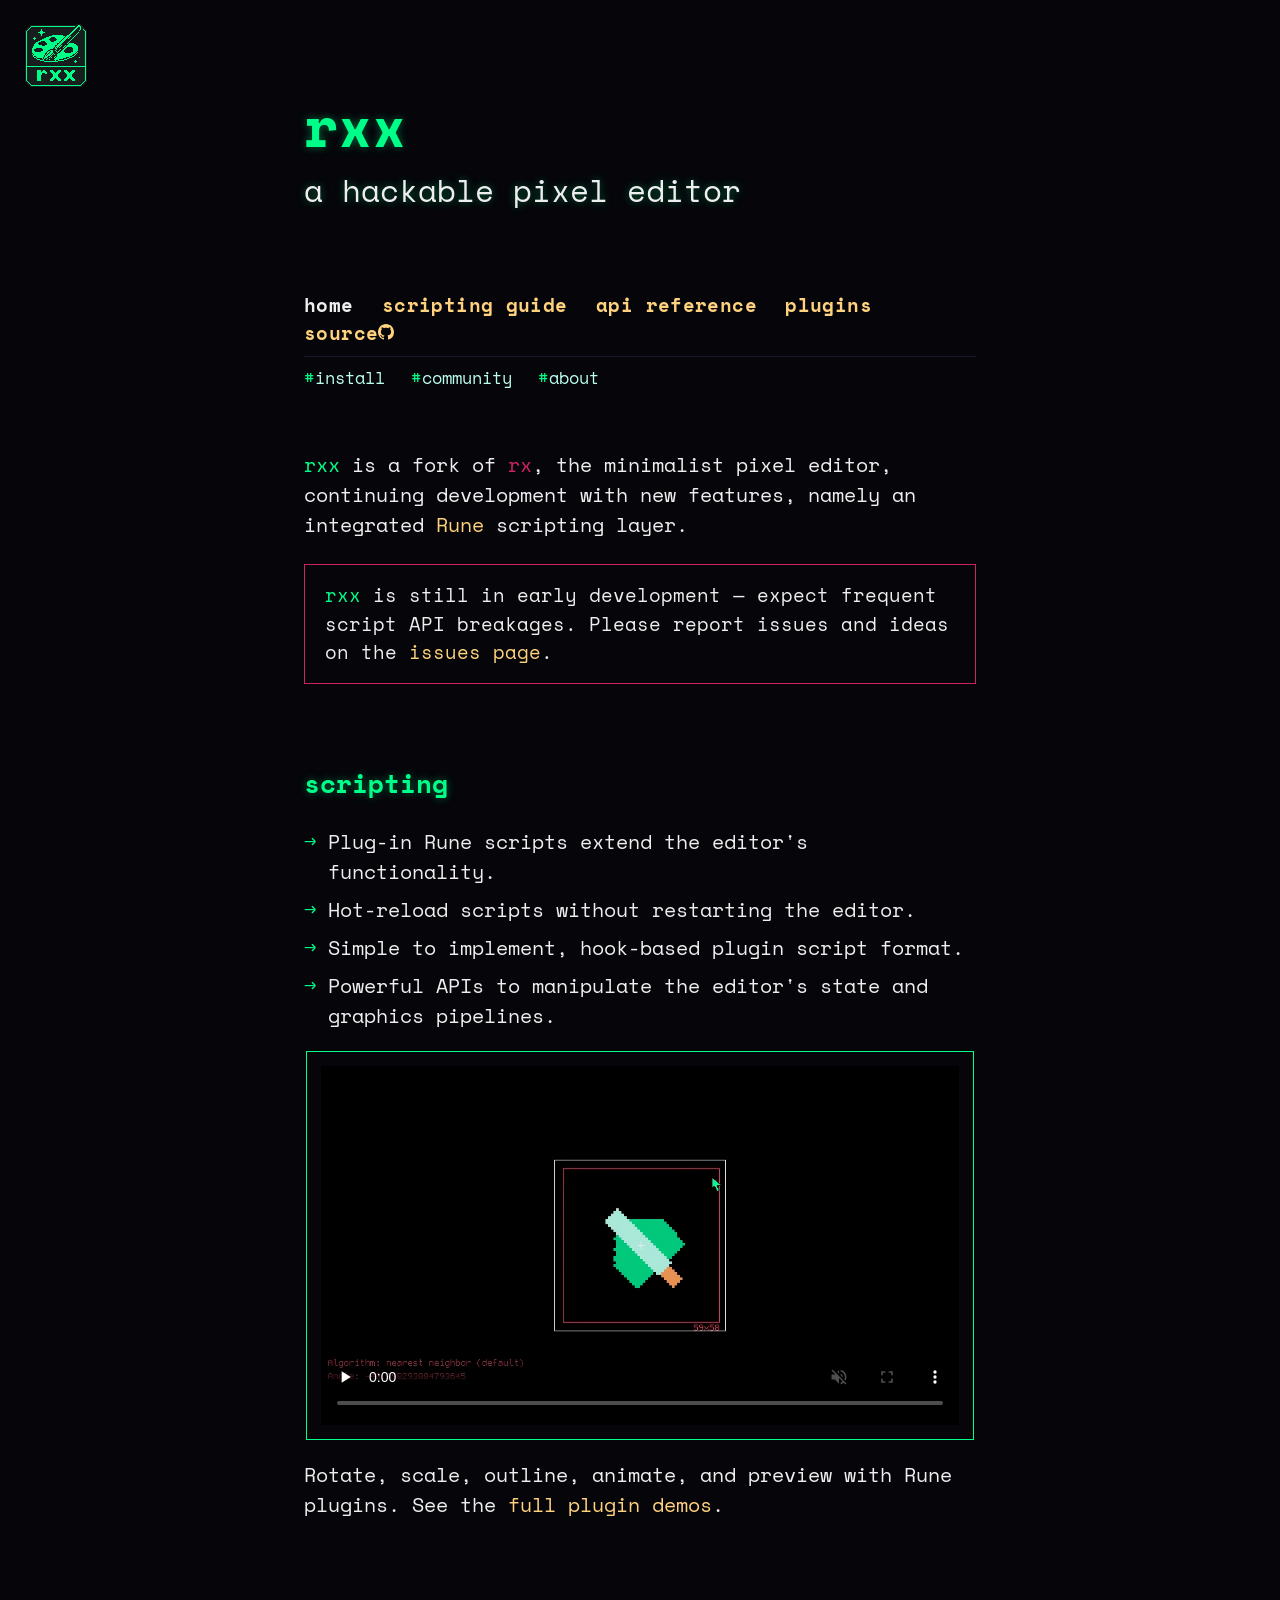
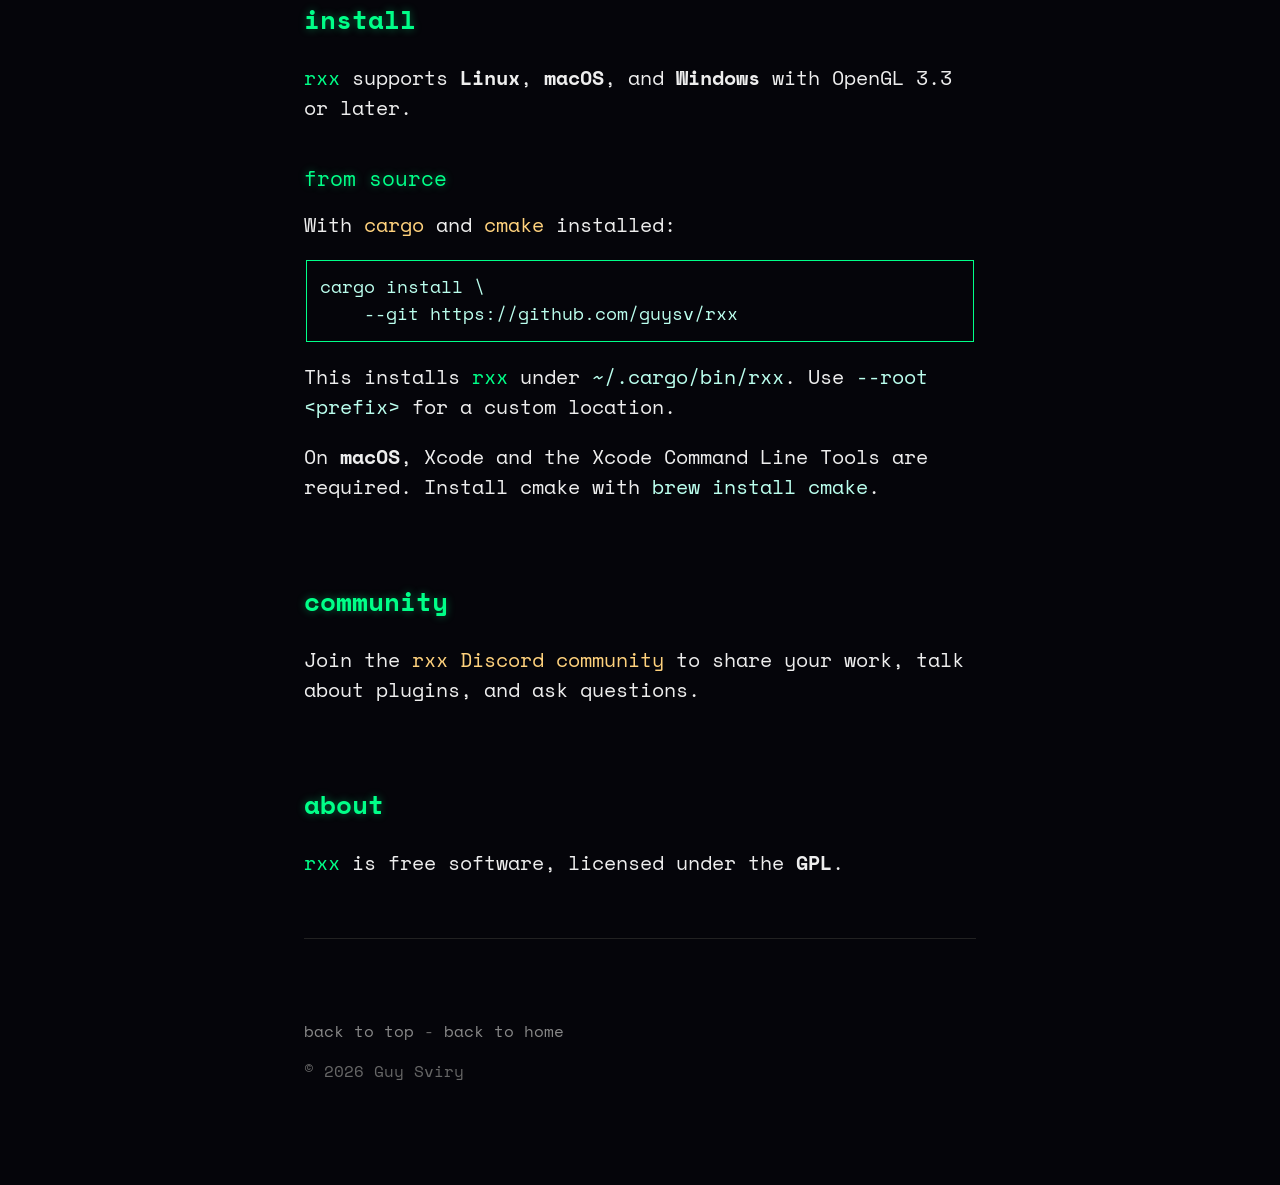
==== commit eb4006f4: "Place community before about on homepage" ====
--- a/www/index.html
+++ b/www/index.html
@@ -33,8 +33,8 @@
   </p>
   <p class="nav nav-sections">
     <a href="#install">install</a>
+    <a href="#community">community</a>
     <a href="#about">about</a>
-    <a href="#community">community</a>
   </p>
 
   <p>
@@ -96,15 +96,15 @@
     required. Install cmake with <code>brew install cmake</code>.
   </p>
 
+  <h2 id="community">community</h2>
+
+  <p>Join the <a href="https://discord.gg/NhX5GQEgr5">rxx Discord community</a> to share your work, talk about plugins, and ask questions.</p>
+
   <h2 id="about">about</h2>
 
   <p>
     <em class="rxx">rxx</em> is free software, licensed under the <strong>GPL</strong>.
   </p>
-
-  <h2 id="community">community</h2>
-
-  <p>Join the <a href="https://discord.gg/NhX5GQEgr5">rxx Discord community</a> to share your work, talk about plugins, and ask questions.</p>
 
   <hr>
 
